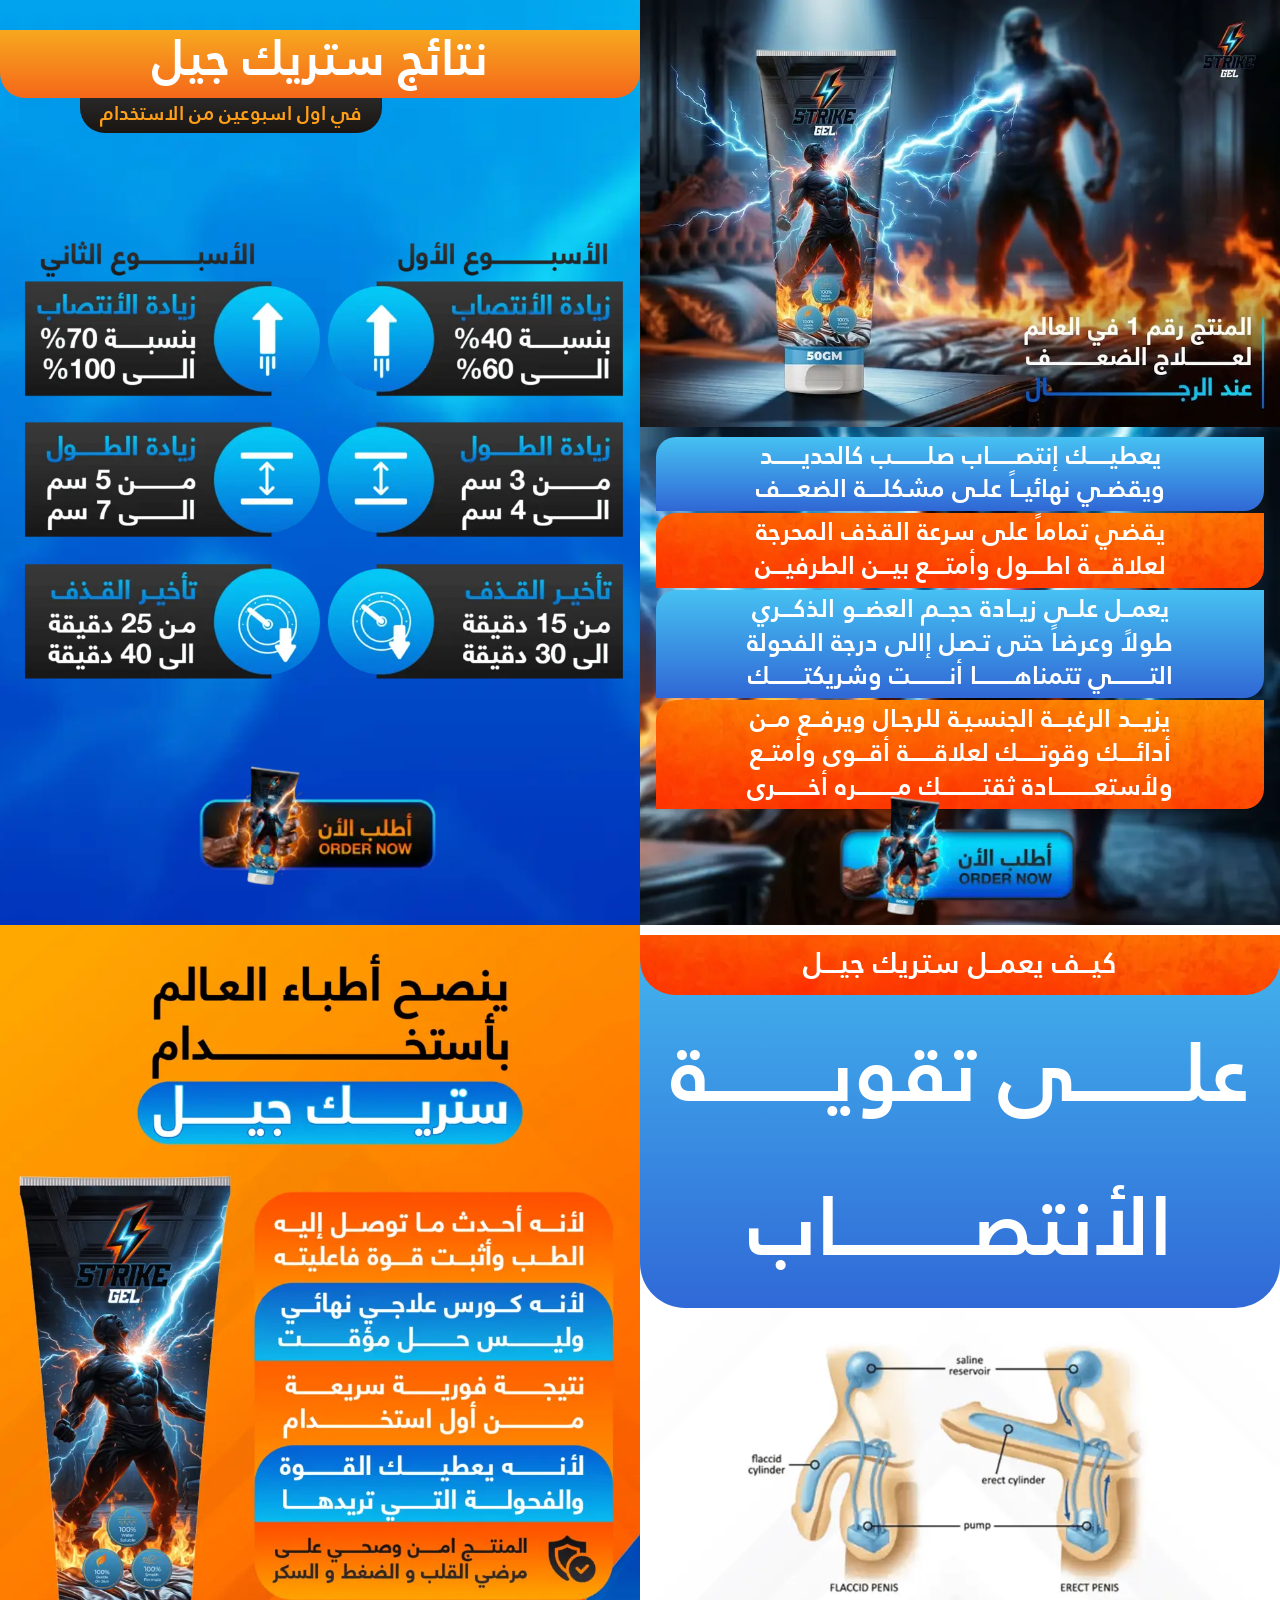
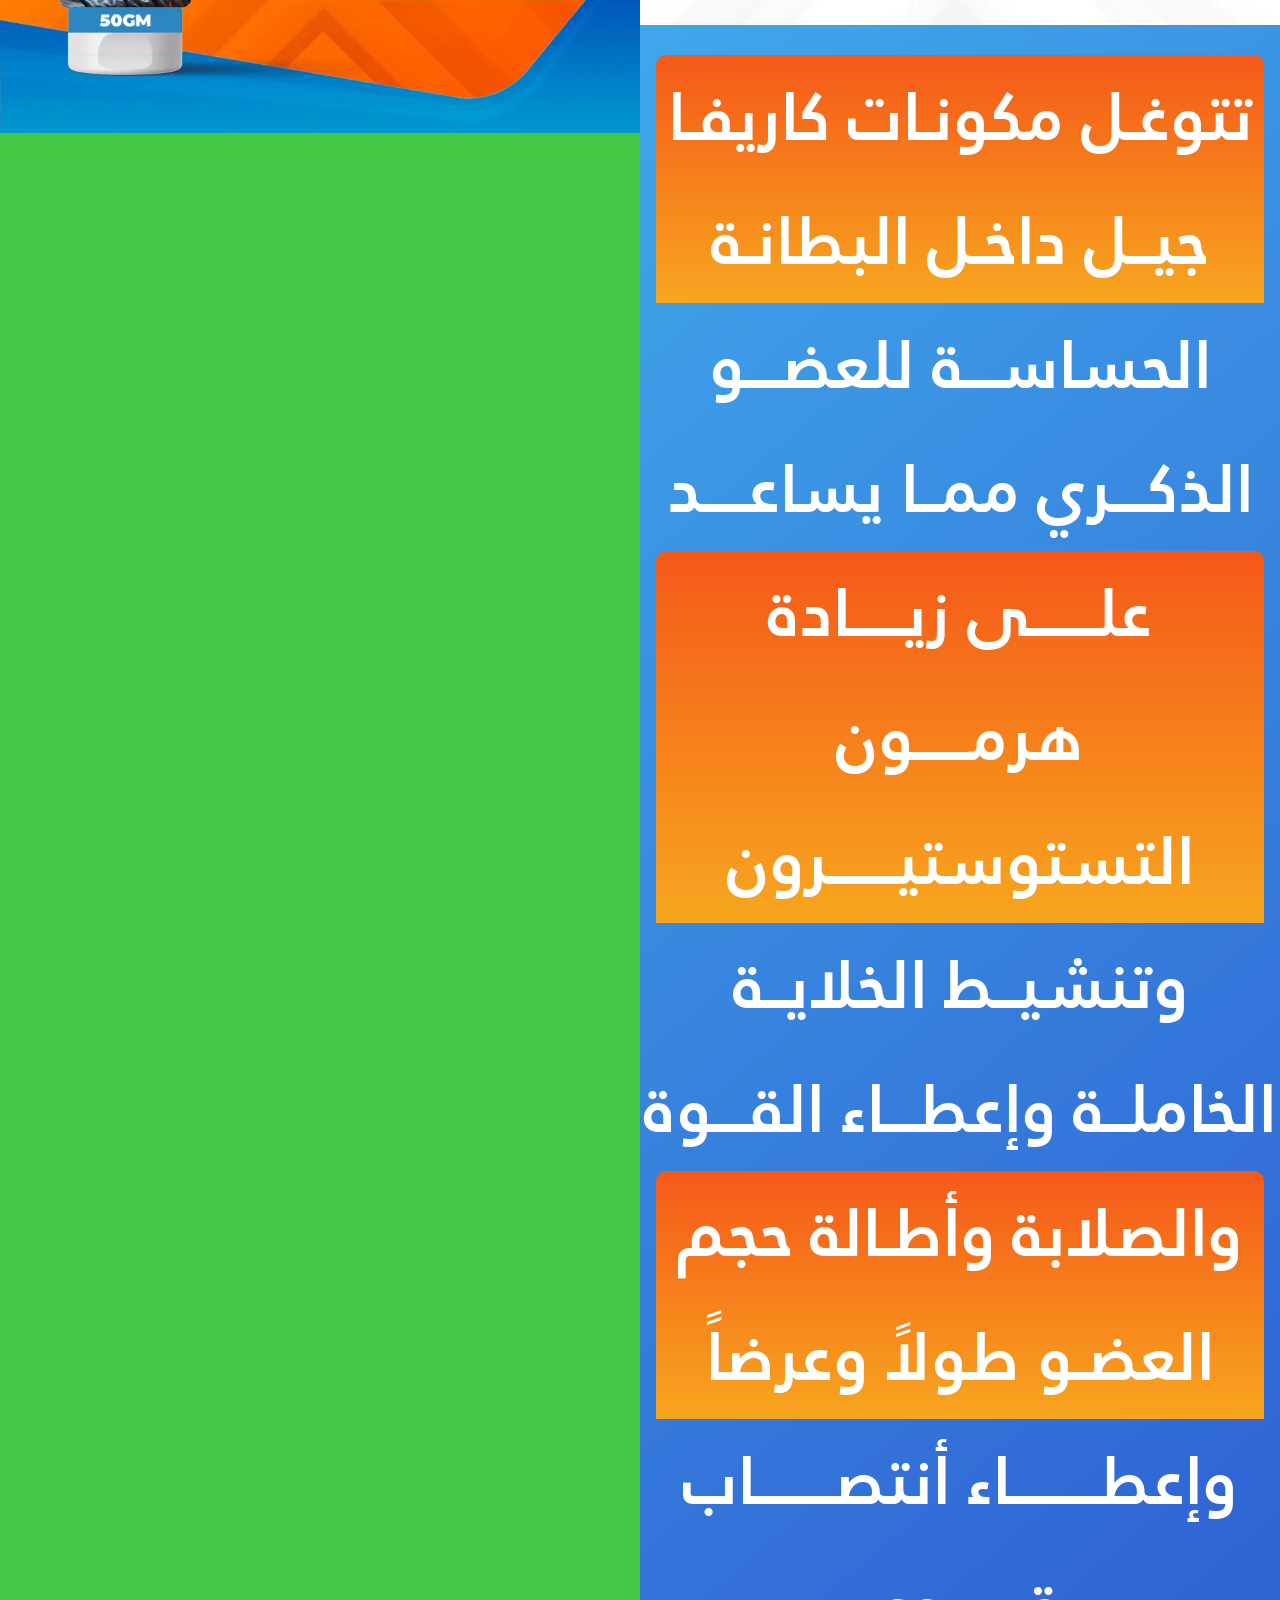
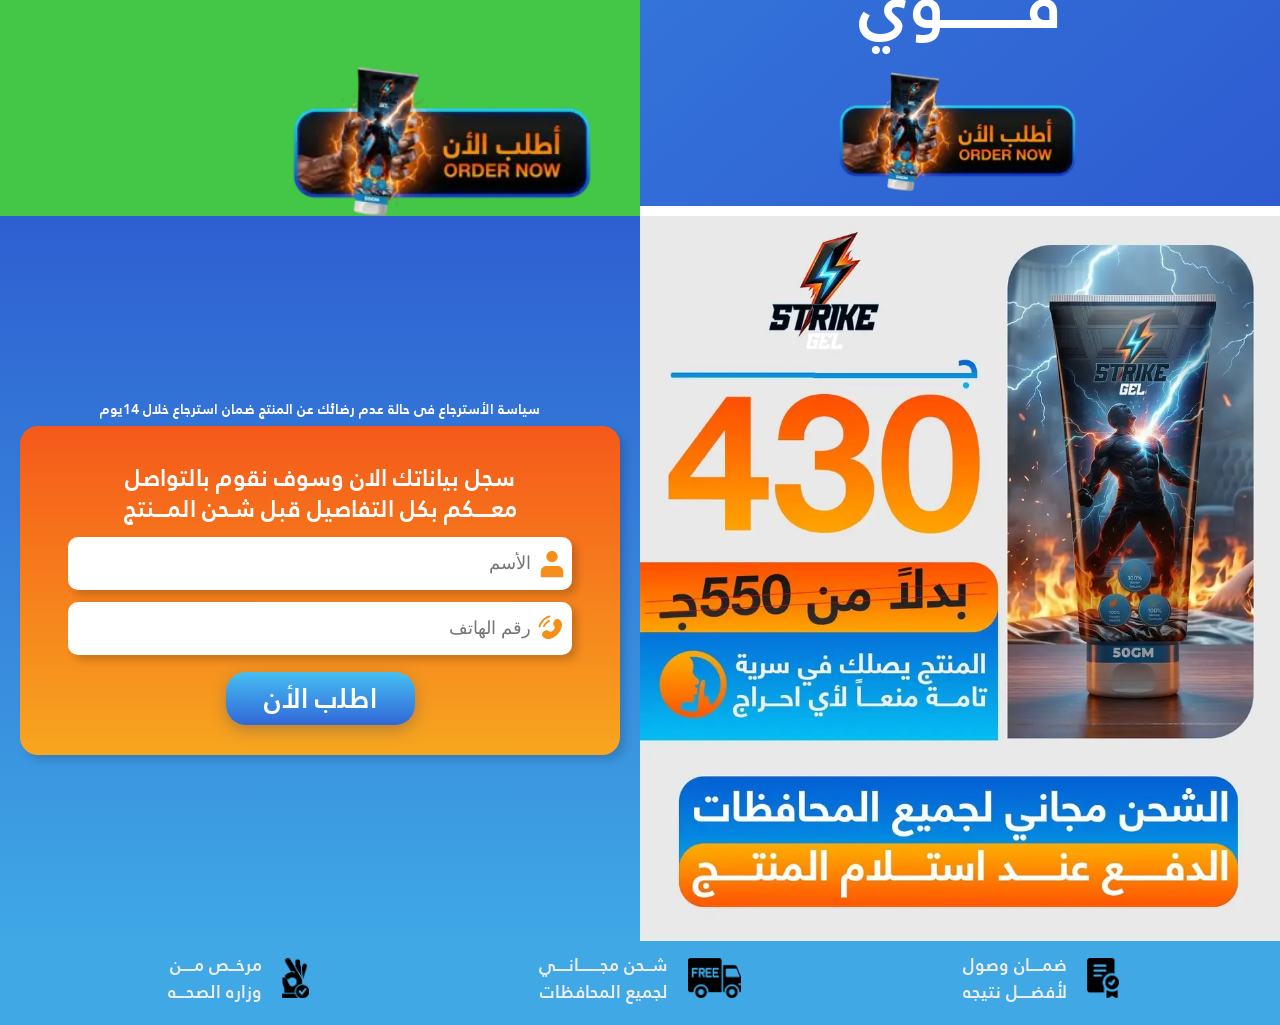
==== index.html @ ae61a76a "Add files via upload" ====
<!DOCTYPE html>
<html lang="en">

<head>
  <meta charset="UTF-8" />
  <meta name="viewport" content="width=device-width, initial-scale=1.0" />
  <title>Mystery Gel</title>

  <!-- icon -->
  <link rel="shortcut icon" href="images/bg-hero.webp" type="image/x-icon" />

  <!-- File CSS -->
  <link rel="stylesheet" href="css/style.css" />


</head>

<body>

  <div class="flex">

    <!-- hero Section -->
    <section class="hero">

      <div class="top_img">
        <img src="images/hero-img.webp" alt="">
      </div>


      <div class="content">

        <ul>
          
          <li class="blue">يعطيـــــك إنتصــــــاب صلــــــــب كالحديـــــــد
            <br>ويقضـي نهائيــاً علـى مشكلــــة الضعــــف </li>
          
            <li class="orange">   يقضي تماماً على سرعة القذف المحرجة
            <br>لعلاقـــــة اطــــول وأمتــــع بيـــن الطرفيـــن </li>
          
            <li class="blue">  يعمــل علــى زيــادة حجــم العضــو الذكـــري 
            <br>طولاً وعرضاً حتى تـصل إالى درجة الفحولة 
          <br> التـــــــــي تتمناهـــــــــا أنـــــــــت وشريكتــــــــك </li>
          
          <li class="orange"> يزيـــد الرغبـــة الجنسيـة للرجـال ويرفــع مــن 
            <br> أدائــــك وقوتـــــك لعلاقــــــة أقـــوى وأمتــع 
          <br>ولأستعــــــــــادة ثقتــــــــــك مــــــــــره أخــــــــرى  </li>

        </ul>


        <div class="btn_img">
          <a href="#submit-now"><img src="images/button1.webp  " alt="button"></a>
        </div>

      </div>


    </section>
    <!-- End Section -->



    <section class="results">

      <div class="top_sec">
        <h3>نتائج ستريك جيل </h3>
        <h5>في اول اسبوعين من الاستخدام</h5>
      </div>

      <div class="img_results">
        <img src="images/img-rsults.webp" alt="">
      </div>

         <div class="btn_img">
          <a href="#submit-now"><img src="images/button2.webp" alt="button"></a>
        </div>

    </section>


  </div>



  <div class="flex flex-reverse">


    <section class="doctor">

      <img class="img_doc" src="images/doctor.webp" alt="">

      <div class="btn_img">
          <a href="#submit-now"><img src="images/button2.webp" alt="button"></a>
        </div>

    </section>



    <section class="how_work">
      <div class="top_sec">
        <h3>كيــف يعمــل  ستريك جيـــل </h3>
        <h4>علــــــــى تقويـــــــــة الأنتصــــــــــاب </h4>

      </div>

        <img src="images/howwork.webp" alt="">

        <div class="btm_how_work">

          <ul>
            <li class="orange">تتوغـل مكونـات كاريفـا جيــل داخـل البطانـة</li>
            <li>الحساســـة للعضـــو الذكـــري ممــا يساعــــد</li>
            <li class="orange">علــــــى زيـــــادة هرمـــــون التستوستيــــــرون</li>
            <li>وتنشيــط الخلايــة الخاملــة وإعطـــاء القـــوة</li>
            <li class="orange">والصلابة وأطـالة حجم العضـو طولاً وعرضاً</li>
            <li>وإعطــــــــاء أنتصـــــــاب قـــــــوي</li>
          </ul>



          <div class="btn_img">
        <a href="#submit-now"><img src="images/button2.webp" alt="button"></a>
      </div>
        </div>

      


    </section>
  </div>



  <section class="form_section" id="submit-now">


    <div class="price">
      <div class="img_price">
        <img src="images/top-form.webp" alt="">
      </div>

      <!-- <div class="delvery_text">
        <p>الشحن مجاني لجميع المحافظات</p>
        <p class="bg">الــدفع عـــــــند اســتلام المـــــنتج</p>
      </div> -->
    </div>


    <div class="container_form">

      <p class="sm-p">سياسة الأسترجاع فى حالة عدم رضائك عن المنتج ضمان استرجاع خلال 14يوم</p>

      <!-- هنا لينك شيت مونكي  -->
      <form id="form" method="POST" 
      action="https://api.sheetmonkey.io/form/uBNdbymiJUqyCR785Dqvqy">


        <div class="top_form">
          <p>سجل بياناتك الان وسوف نقوم بالتواصل</p>
          <p>معــــكم بكل التفاصيل قبل شـحن المـــنتج</p>
        </div>

        <div class="input_div">
          <input type="text" name="Name" id="text" 
          placeholder="الأسم" required />

          <svg viewBox="0 0 16 16" fill="none" xmlns="http://www.w3.org/2000/svg"><g id="SVGRepo_bgCarrier" stroke-width="0"></g><g id="SVGRepo_tracerCarrier" stroke-linecap="round" stroke-linejoin="round"></g><g id="SVGRepo_iconCarrier"> <path d="M8 7C9.65685 7 11 5.65685 11 4C11 2.34315 9.65685 1 8 1C6.34315 1 5 2.34315 5 4C5 5.65685 6.34315 7 8 7Z" fill="#f58f1a"></path> <path d="M14 12C14 10.3431 12.6569 9 11 9H5C3.34315 9 2 10.3431 2 12V15H14V12Z" fill="#f58f1a"></path> </g></svg>

        </div>

        <div class="input_div">
          <input type="tel" name="Number" id="password" 
          maxlength="11" data-label="Phone" 
          placeholder="رقم الهاتف" required />

          <svg class="icon_Phone" viewBox="0 0 24 24" fill="none" xmlns="http://www.w3.org/2000/svg" transform="matrix(-1, 0, 0, 1, 0, 0)"><g id="SVGRepo_bgCarrier" stroke-width="0"></g><g id="SVGRepo_tracerCarrier" stroke-linecap="round" stroke-linejoin="round"></g><g id="SVGRepo_iconCarrier"> <path d="M10.0376 5.31617L10.6866 6.4791C11.2723 7.52858 11.0372 8.90532 10.1147 9.8278C10.1147 9.8278 10.1147 9.8278 10.1147 9.8278C10.1146 9.82792 8.99588 10.9468 11.0245 12.9755C13.0525 15.0035 14.1714 13.8861 14.1722 13.8853C14.1722 13.8853 14.1722 13.8853 14.1722 13.8853C15.0947 12.9628 16.4714 12.7277 17.5209 13.3134L18.6838 13.9624C20.2686 14.8468 20.4557 17.0692 19.0628 18.4622C18.2258 19.2992 17.2004 19.9505 16.0669 19.9934C14.1588 20.0658 10.9183 19.5829 7.6677 16.3323C4.41713 13.0817 3.93421 9.84122 4.00655 7.93309C4.04952 6.7996 4.7008 5.77423 5.53781 4.93723C6.93076 3.54428 9.15317 3.73144 10.0376 5.31617Z" fill="#f58f1a"></path> <path d="M13.2595 1.87983C13.3257 1.47094 13.7122 1.19357 14.1211 1.25976C14.1464 1.26461 14.2279 1.27983 14.2705 1.28933C14.3559 1.30834 14.4749 1.33759 14.6233 1.38082C14.9201 1.46726 15.3347 1.60967 15.8323 1.8378C16.8286 2.29456 18.1544 3.09356 19.5302 4.46936C20.906 5.84516 21.705 7.17097 22.1617 8.16725C22.3899 8.66487 22.5323 9.07947 22.6187 9.37625C22.6619 9.52466 22.6912 9.64369 22.7102 9.72901C22.7197 9.77168 22.7267 9.80594 22.7315 9.83125L22.7373 9.86245C22.8034 10.2713 22.5286 10.6739 22.1197 10.7401C21.712 10.8061 21.3279 10.53 21.2601 10.1231C21.258 10.1121 21.2522 10.0828 21.2461 10.0551C21.2337 9.9997 21.2124 9.91188 21.1786 9.79572C21.1109 9.56339 20.9934 9.21806 20.7982 8.79238C20.4084 7.94207 19.7074 6.76789 18.4695 5.53002C17.2317 4.29216 16.0575 3.59117 15.2072 3.20134C14.7815 3.00618 14.4362 2.88865 14.2038 2.82097C14.0877 2.78714 13.9417 2.75363 13.8863 2.7413C13.4793 2.67347 13.1935 2.28755 13.2595 1.87983Z" fill="#f58f1a"></path> <path fill-rule="evenodd" clip-rule="evenodd" d="M13.4857 5.3293C13.5995 4.93102 14.0146 4.7004 14.4129 4.81419L14.2069 5.53534C14.4129 4.81419 14.4129 4.81419 14.4129 4.81419L14.4144 4.81461L14.4159 4.81505L14.4192 4.81602L14.427 4.81834L14.4468 4.8245C14.4618 4.82932 14.4807 4.8356 14.5031 4.84357C14.548 4.85951 14.6074 4.88217 14.6802 4.91337C14.8259 4.97581 15.0249 5.07223 15.2695 5.21694C15.7589 5.50662 16.4271 5.9878 17.2121 6.77277C17.9971 7.55775 18.4782 8.22593 18.7679 8.7154C18.9126 8.95991 19.009 9.15897 19.0715 9.30466C19.1027 9.37746 19.1254 9.43682 19.1413 9.48173C19.1493 9.50418 19.1555 9.52301 19.1604 9.53809L19.1665 9.55788L19.1688 9.56563L19.1698 9.56896L19.1702 9.5705C19.1702 9.5705 19.1707 9.57194 18.4495 9.77798L19.1707 9.57194C19.2845 9.97021 19.0538 10.3853 18.6556 10.4991C18.2607 10.6119 17.8492 10.3862 17.7313 9.99413L17.7276 9.98335C17.7223 9.96832 17.7113 9.93874 17.6928 9.89554C17.6558 9.8092 17.5887 9.66797 17.4771 9.47938C17.2541 9.10264 16.8514 8.53339 16.1514 7.83343C15.4515 7.13348 14.8822 6.73078 14.5055 6.50781C14.3169 6.39619 14.1757 6.32909 14.0893 6.29209C14.0461 6.27358 14.0165 6.26254 14.0015 6.25721L13.9907 6.25352C13.5987 6.13564 13.3729 5.72419 13.4857 5.3293Z" fill="#f58f1a"></path> </g></svg>
        </div>

        <div id="error"></div>
        
        
        <input type="hidden" id="redDir" 
        name="x-sheetmonkey-redirect" value="./thanksPage.html" />
        


          <!-- هنا اسم المنتج  -->
          <input type="hidden" name="Product" value="MYSTERY" />
          
          <!-- هنا الكود -->
          <input type="hidden" name="Agent Code" value="M18.1" />


          <input id="KeyLand" type="hidden" name="Unique Key" value="" />
          <input id="DateLand" type="hidden" name="Date" value="" />
          <input id="TimeLand" type="hidden" name="Time" value="" />
          <input id="inp_City" type="hidden" name="City" value="" />


        <div class="div_btn">
          <button id="btnSubmit" class="btn" type="submit">اﻃﻠب الأن</button>
        </div>

      </form>

      

    </div>
  </section>

    <footer class="footer">
        <div class="boxs">
          <div class="box">
            <img src="images/icon1.png" alt="">
            <p>ضمــــان وصول<br> لأفضــــل نتيجه</p>
          </div>
          
          <div class="box">
            <img src="images/icon2.png" alt="">
            <p>شــحن مجـــــــانــــي<br> لجميع المحافظات</p>
          </div>
          
          <div class="box">
            <img src="images/icon3.png" alt="">
            <p>مرخــص مــــن <br>وزاره الصحـــه</p>
          </div>

        </div>
      </footer>


    <script>
      /* =====================   منع النسخ وفتح أدوات المطوّر   ===================== */
document.addEventListener('contextmenu', e => e.preventDefault());

document.onkeydown = e => {
  if (
    e.key === 'F12' ||
    (e.ctrlKey && e.shiftKey && (e.key === 'I' || e.key === 'J')) ||
    (e.ctrlKey && e.key === 'U')
  ) {
    return false;
  }
};

/* =====================   استرجاع موقع العميل (المدينة)   ===================== */
async function setClientCity() {
  try {
    const res   = await fetch('https://ipapi.co/json/');
    const data  = await res.json();
    const cityI = document.getElementById('inp_City');
    if (cityI) cityI.value = data.city;      // يكتب المدينة تلقائياً
  } catch (err) {
    console.error('Error fetching location:', err);
  }
}

/* =====================   فنكشن عشان تعمل ال key  ===================== */


    function generateOrderId() {
      const d = new Date();
      // تاريخ/وقت UTC عشان ما يحصلش لخبطة فروقات التوقيت
      const YY = String(d.getUTCFullYear()).slice(-2);
      const MM = String(d.getUTCMonth() + 1).padStart(2, '0');
      const DD = String(d.getUTCDate()).padStart(2, '0');
      const hh = String(d.getUTCHours()).padStart(2, '0');
      const mm = String(d.getUTCMinutes()).padStart(2, '0');
      const ss = String(d.getUTCSeconds()).padStart(2, '0');
      const ms = String(d.getUTCMilliseconds()).padStart(3, '0');


      let rand;
      if (window.crypto && crypto.getRandomValues) {
        const buf = new Uint8Array(6);
        crypto.getRandomValues(buf);
        rand = Array.from(buf, b => b.toString(36).padStart(2, '0')).join('').slice(0, 16);
      } else {
        rand = Math.random().toString(36).slice(2, 18);
      }

      // الشكل النهائي: سهل القراءة والفرز حسب التاريخ
      // مثال: KEY-250812_143522.097-3k0xq1y9fz
      return `KEY-${YY}_${MM}_${DD}_${hh}${mm}${ss}.${ms}-${rand}`;
    }



/* =====================   التحقق من النموذج وإرساله   ===================== */
document.addEventListener('DOMContentLoaded', () => {

     const keyLandInput = document.getElementById('KeyLand');

    if (keyLandInput) {
    keyLandInput.value = generateOrderId();
  }


  /* عناصر النموذج */
  const nameInput     = document.getElementById('text');      // الاسم
  const phoneInput    = document.getElementById('password');  // رقم الهاتف
  const form          = document.getElementById('form');
  const errorBox      = document.getElementById('error');
  const redirInput    = document.getElementById('redDir');

  /* (1) تخصيص رسائل خطأ حقل الاسم */
  nameInput.addEventListener('invalid', function () {
    if (this.validity.patternMismatch) {
      this.setCustomValidity('Please enter only characters.');
    } else if (this.validity.valueMissing) {
      this.setCustomValidity('من فضلك أدخل الأسم');
    } else {
      this.setCustomValidity('');
    }
  });
  nameInput.addEventListener('input', function () {
    if (this.validity.valid) this.setCustomValidity('');
  });
  phoneInput.addEventListener('input', function () {
    if (this.validity.valid) this.setCustomValidity('');
  });

  /* (2) توليد رابط صفحة الشكر وإدخاله في hidden input */
  const pathArr = window.location.pathname.split('/');
  pathArr.pop();                                         // يحذف اسم الصفحة الحالية
  const hostPath = window.location.origin + pathArr.join('/');
  redirInput.value = `${hostPath}/thanksPage.html`;




       const dateEl = document.getElementById('DateLand');
      const timeEl = document.getElementById('TimeLand');
  const btn_Submit = document.getElementById("btnSubmit");


  /* (3) التحقُّق من رقم الهاتف عند الإرسال */
  let isSending = false;
  form.addEventListener('submit', e => {

    if (isSending) { e.preventDefault(); return; }
    e.preventDefault();

    const val        = phoneInput.value;
    const prefix     = val.substring(0, 3);
    const validPref  = ['010', '011', '012', '015', '٠١٠', '٠١١', '٠١٢', '٠١٥'];
    const errors     = [];

    if (val.length !== 11 || !validPref.includes(prefix)) {
      errors.push('رقم الهاتف غير صحيح !');
    }

    if (errors.length) {
      errorBox.innerText = errors.join(', ');
      errorBox.classList.add('active');
      return;
    }

    btn_Submit.disabled = true;
    btn_Submit.innerText = "جاري الإرسال.."; 

 
      const now = new Date();

      // yyyy-mm-dd
      const yyyy = now.getFullYear();
      const mm   = String(now.getMonth() + 1).padStart(2, '0');
      const dd   = String(now.getDate()).padStart(2, '0');
      dateEl.value = `${yyyy}-${mm}-${dd}`;

      // hh:mm:ss AM/PM
      let hh   = now.getHours();
      const mi = String(now.getMinutes()).padStart(2, '0');
      const ss = String(now.getSeconds()).padStart(2, '0');
      const ampm = hh >= 12 ? 'PM' : 'AM';
      hh = hh % 12;
      hh = hh ? hh : 12; // 0 = 12 AM
      hh = String(hh).padStart(2, '0');
      timeEl.value = `${hh}:${mi}:${ss} ${ampm}`;
    

    form.submit()  // الخطوة التالية
  });

  /* (5) أخيراً: اجلب المدينة بعد توافر الـ DOM */
  setClientCity();
});

    </script>


</body>

</html>
---- css/style.css ----
/* Font Files */

@font-face {
  font-family: mainFont;
  src: local("mainFont"), url("mainFont.ttf");
}


/* main css */

* {
  padding: 0;
  margin: 0;
  box-sizing: border-box;
}

html {
  scroll-behavior: smooth;
  direction: rtl;
}

body , html{
  font-family: mainFont, sans-serif;
}

a{
  text-decoration: none;
}

li{
  list-style: none;
}

img {
  width: 100%;
  display: block;
}

input, button{
  border: none;
  outline: none;
}



/* error form style */ 

#error {
  position: relative;
  top: -5px;
  color: red;
  font-size: 14px;
  width: max-content;
  margin: 0 auto;
  padding: 0 5px 3px;
  background: #fcfefe;
  border-radius: 3px;
  border: 1px solid red;
  line-height: 1.2;
  opacity: 0;
  transition: 0.2s;
}

#error.active {
  opacity: 1;
}


/* button */

.btn_img {
  width: 60%;
  margin: 0 auto;
  padding: 4px 0 10px;
}

.div_btn{
  text-align: center;
}
.div_btn .btn{
  font-family: mainFont, sans-serif;
  font-size: 28px;
  padding: 1px 38px;
  color: #fcfefe;
  background: linear-gradient(#46BFF2, #3167D7);
  border-radius: 20px;
  box-shadow: 0 5px 15px #5858586b;
  cursor: pointer;
}


@media (min-width:576px){
  .btn_img{
    width: 280px;
  }
}


/* ================== */
/* Start hero Section */
.hero .content{
  background: url(../images/bg-hero.webp);
  background-size: cover;
  background-position: bottom;
  padding-top: 10px;
  text-align: center;
}
.hero ul li{
  font-size: 5.4vw;
  line-height: 1.3;
  padding: 2px 0 5px;
  color: #363636;
  margin: 0 auto 2px;
  width: 95%;
  border-radius: 20px 0 20px 0;
}
.hero ul li.blue{
  background: linear-gradient( #46C1F2 , #3067D5);
  color: #fff;
}
.hero ul li.orange{
  background: url(../images/orange-line.webp);
  background-size: cover;
  background-position: bottom;
  color: #fff;
}

.hero .content .btn_img{
  margin-top: -20px;
}

/* ==========  Responsive Design  ========== */
/* ==========  sm ≥ 576px  ========== */
@media (min-width:576px){
  .hero ul li {
    font-size: 28px;
  }
}

/* ==========  md ≥ 768px  ========== */
@media (min-width:768px){

}

/* ==========  lg ≥ 992px  ========== */
@media (min-width:992px){
.flex{
  display: flex;
}
.hero{
  width: 50%;
}

.hero ul li{
  font-size: 26px;
}
}

/* ==========  xl ≥ 1200px  ========== */
@media (min-width:1200px){

}

/* End hero Section */
/* ================== */


/* ================== */
/* Start results Section */

.results{
  background: url(../images/bg-result.webp);
  background-size: cover;
  background-position: bottom;
}
.results .top_sec h3{
  color: #fff;
  font-size: 12vw;
  padding: 3px 0 15px;
  line-height: 1;
  background: linear-gradient( #F7A81F, #F5671A);
  border-radius: 0 0 25px 25px;
  text-align: center;
}
.results .top_sec h5{
  color: #ff9f18;
  font-size: 5vw;
  padding: 5px 20px 10px;
  line-height: 1;
  width: max-content;
  margin: 0 auto 10px;
  background: linear-gradient( #282828, #191512);
  border-radius: 0 0 25px 25px;
  text-align: center;
}
.results .btn_img{
    margin-top: -20px;
}



/* ==========  Responsive Design  ========== */
/* ==========  sm ≥ 576px  ========== */
@media (min-width:576px){
  .results .top_sec h3{
    font-size: 10vw;
  }
  .results .top_sec h5{
    margin-left: 80px;
  }
}

/* ==========  md ≥ 768px  ========== */
@media (min-width:768px){

}

/* ==========  lg ≥ 992px  ========== */
@media (min-width:992px){
.results{
  width: 50%;
  display: flex;
  flex-direction: column;
  justify-content: space-between;
  padding: 30px 0;
}
.results .top_sec h3{
  font-size: 50px;
}
.results .top_sec h5{
  font-size: 20px;
}
}

/* ==========  xl ≥ 1200px  ========== */
@media (min-width:1200px){

}
/* End results Section */
/* ================== */


/* ================== */
/* Start doctor Section */

.doctor{
  background:#44C646;
  position: relative;
}
.doctor .btn_img{
  position: absolute;
  bottom: 0px;
  right: 3%;
  padding-bottom: 0;
  width: 55%;
}


/* ==========  Responsive Design  ========== */
/* ==========  sm ≥ 576px  ========== */
@media (min-width:576px){

}

/* ==========  lg ≥ 992px  ========== */
@media (min-width:992px){
  .flex-reverse{
    flex-direction: row-reverse;
  }
  .doctor{
    width: 50%;
    display: flex;
    flex-direction: column;
    justify-content: space-between;
  }
}

/* ==========  xl ≥ 1200px  ========== */
@media (min-width:1200px){

}

/* End doctor Section */
/* ================== */


/* ================== */
/* Start how_work Section */

.how_work{
  text-align: center;
}

.how_work .top_sec{
  background: linear-gradient(#43B6EE,#3069D7);
  padding-bottom: 5px;
    border-radius: 0 0 45px 45px;
}
.how_work .top_sec h3{
  font-size: 8vw;
  background: url(../images/orange-line.webp);
  background-size: cover;
  background-position: bottom;
  color: #fff;
  border-radius: 0 0 35px 35px;
  padding-bottom: 5px;
}
.how_work .top_sec h4{
  color: #fff;
  font-size: 6.5vw;
  
}
.how_work .div_img{
  width: 64%;
  margin: 4px auto 32vw;
}
.how_work .btn_img{
  padding-bottom: 15px;
}

.how_work .btm_how_work{
  background: linear-gradient(140deg ,#40A7EA , #2E5BD1 );
  padding-top: 30px;
}
.how_work .btm_how_work li{
  color: #fff;
  font-size: 5.2vw;
}
.how_work .btm_how_work li.orange{
  background: linear-gradient(#F55919,#F7A61F);
  width: 95%;
  margin: 0 auto;
  border-radius: 10px 10px 0 0;
}
/* ==========  Responsive Design  ========== */
/* ==========  sm ≥ 576px  ========== */
@media (min-width:576px){
.how_work .top_sec h3{
  font-size: 6vw;
}

.how_work .div_img{
  width: 80%;
}
}

/* ==========  lg ≥ 992px  ========== */
@media (min-width:992px){
  .how_work{
    width: 50%;
    display: flex;
    flex-direction: column;
    justify-content: space-between;
    padding: 10px 0;
  }
  .how_work .top_sec h3{
    font-size: 30px;
  }
  .how_work .div_img{
    margin-bottom: 8vw;
  }

}

/* ==========  xl ≥ 1200px  ========== */
@media (min-width:1200px){

}


/* End how_work Section */
/* ================== */









/* ================== */
/* Start form_section Section */


/* top form section */


.form_section .delvery_text{
  padding: 14px 0;
}

.form_section .delvery_text p {
  color: #fff;
  text-align: center;
  font-size: 6.5vw;
  line-height: 1;
}
.form_section .delvery_text p.bg{
  background: linear-gradient(#F2981D, #BD5F12);
  padding: 2px 8px 8px;
  width: max-content;
  margin: 5px auto;
}


/* form */

.form_section .container_form{
  background: linear-gradient(#2E5FD1, #3FA8E5);
  padding-bottom: 10px;
}

.form_section .sm-p {
  font-size: 2.4vw;
  text-align: center;
  line-height: 1.5;
  color: #fff;
  padding: 7px 0;
}


.form_section form{
  background: linear-gradient(#F5591A, #F7A61F);
  text-align: center;
  width: 95%;
  margin: 0 auto ;
  border-radius: 18px;
  box-shadow: 5px 5px 8px #00000027;
  padding-bottom: 15px;
}
.form_section .top_form{
  padding: 12px 0;
}
.form_section .top_form p{
  font-size: 5vw;
  line-height: 1.3;
  color: #fbfdfd;
}
.form_section form .input_div{
  position: relative;
  width: 95%;
  margin: 0 auto;
  margin-bottom: 12px;
  }

.form_section form .input_div svg{
  position: absolute;
  width: 30px;
  top: 50%;
  right: 5px;
  transform: translateY(-50%);
}

.form_section form .input_div .icon_Phone{
  transform:translateY(-50%) scaleX(-1);
}


.form_section form input{
  width: 100%;
  padding: 15px 40px 15px 10px;
  font-size: 18px;
  box-shadow: 5px 5px 8px #00000031;
  text-align: right;
  font-family: sans-serif;
  border-radius: 10px;
  border: 1px solid transparent;
  transition: 0.3s ease-in;
}
.form_section form input:focus {
  border-color: #68E03E;
}


/* ==========  Responsive Design  ========== */
/* ==========  sm ≥ 576px  ========== */
@media (min-width:576px){
.form_section .delvery_text p{
  font-size: 6vw;
}
.form_section .sm-p{
  font-size: 2.5vw;
}
.form_section .top_form p{
  font-size: 4.8vw;
}
.form_section form .input_div{
  width: 90%;
}
}



/* ==========  lg ≥ 992px  ========== */
@media (min-width:992px){
.form_section{
  display: flex;
}
.form_section .price{
  width: 50%;
}

.form_section .container_form{
  width: 50%;
  display: flex;
  justify-content: center;
  align-items: center;
  flex-direction: column;
}
.form_section form{
  width: 90%;
}
.form_section .delvery_text p{
  font-size: 30px;
}
.form_section .sm-p{
  font-size: 13.5px;
}
.form_section .top_form p{
  font-size: 24px;
}

}

/* ==========  xl ≥ 1200px  ========== */
@media (min-width:1200px){
.form_section form{
  width: 80%;
  padding: 25px 20px 30px;
  width: max-content;
  min-width: 600px;
}
}

/* End form_section Section */
/* ================== */




/* ================== */
/* Start footer Section */

.footer{
  background: #3FA8E5;
  padding-top: 10px;
  padding-bottom: 20px;
}
.footer .boxs {
  display: flex;
  align-items: center;
  justify-content: space-between;
  width: 94%;
  margin: 0 auto;
  
}

.footer .boxs .box {
  display: flex;
  justify-content: center;
  align-items: center;
  gap: 7px;
  width: 33.3%;
}

.footer .boxs .box img {
  height: 24px;
  width: auto;
}

.footer .boxs .box p {
  font-size: 2.4vw;
  line-height: 1.5;
  color: #ececec;
}

/* ==========  Responsive Design  ========== */
/* ==========  sm ≥ 576px  ========== */
@media (min-width:576px){
.footer .boxs .box img{
  height: 28px;
}
}

/* ==========  lg ≥ 992px  ========== */
@media (min-width:992px){
  .footer .boxs .box{
    gap: 20px;
  }
.footer .boxs .box img{
  height: 40px;
}
.footer .boxs .box p{
  font-size: 18px;
}

}

/* End footer Section */
/* ================== */
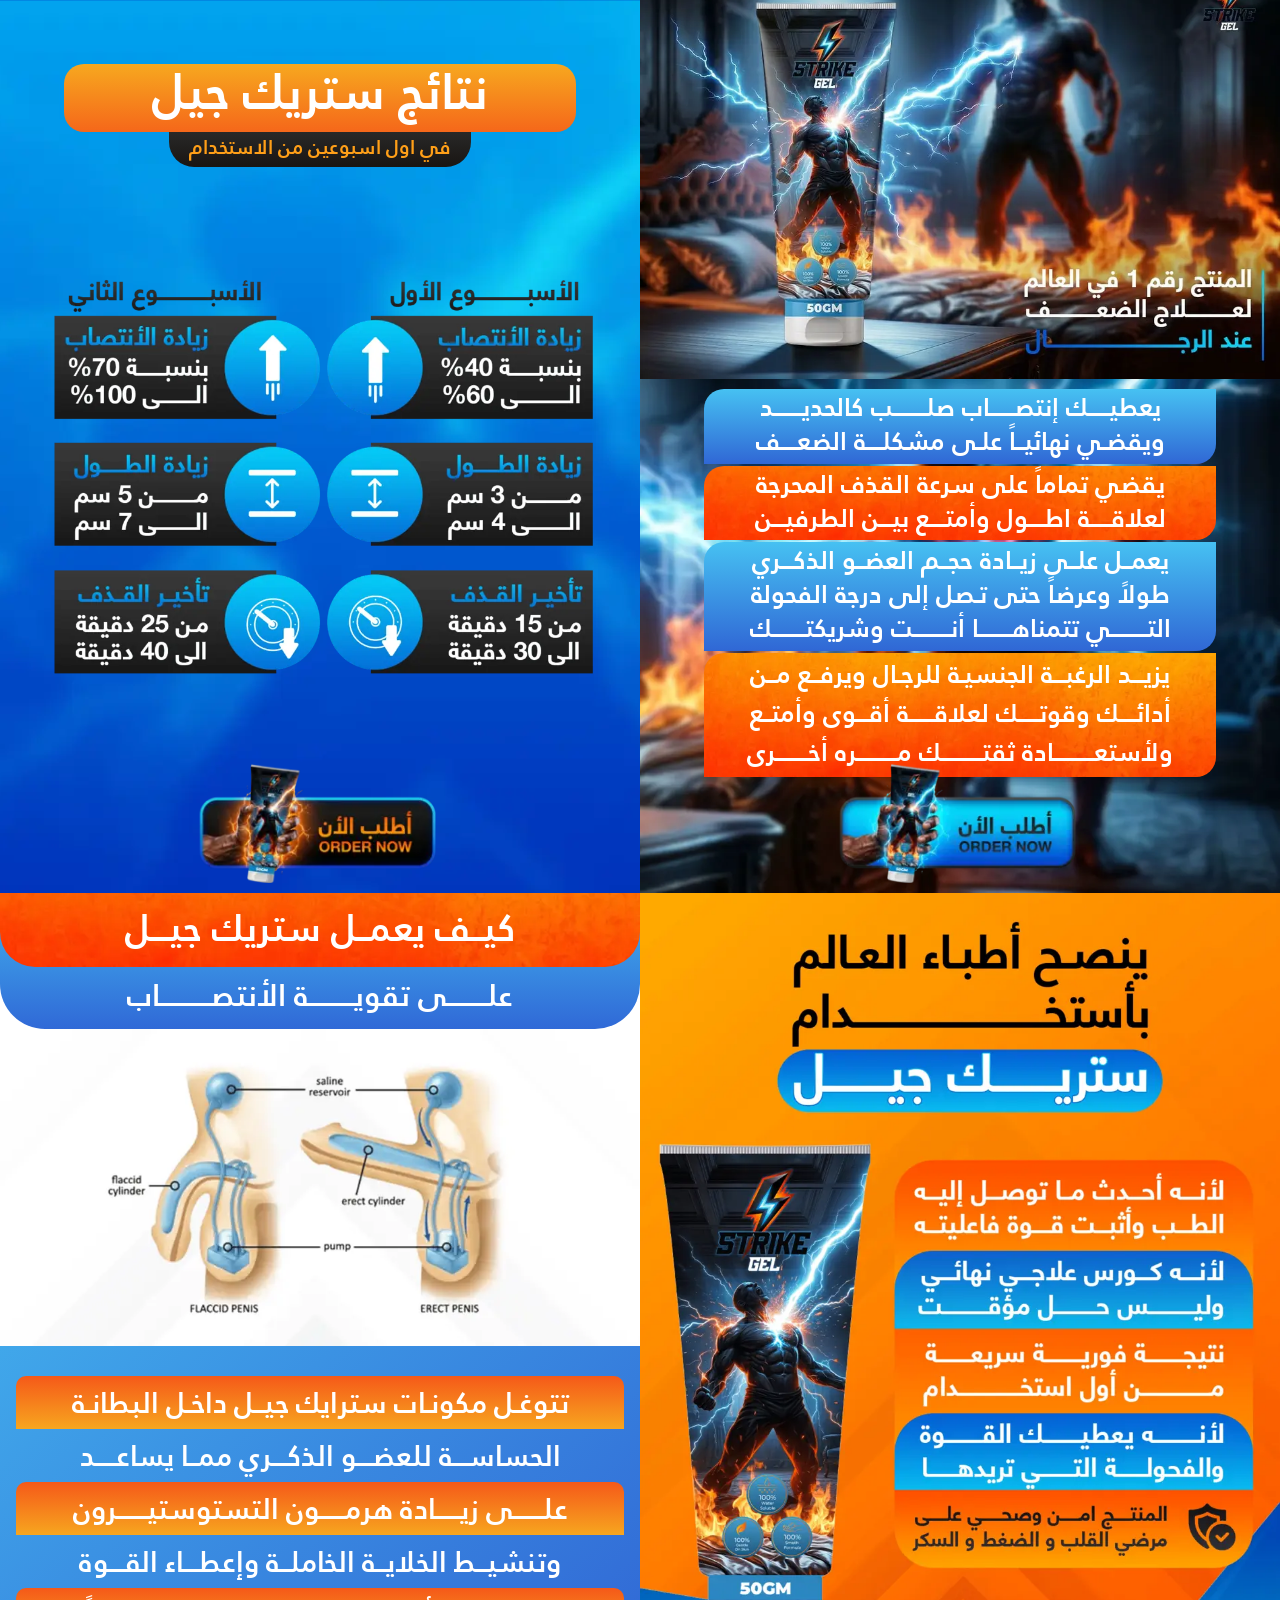
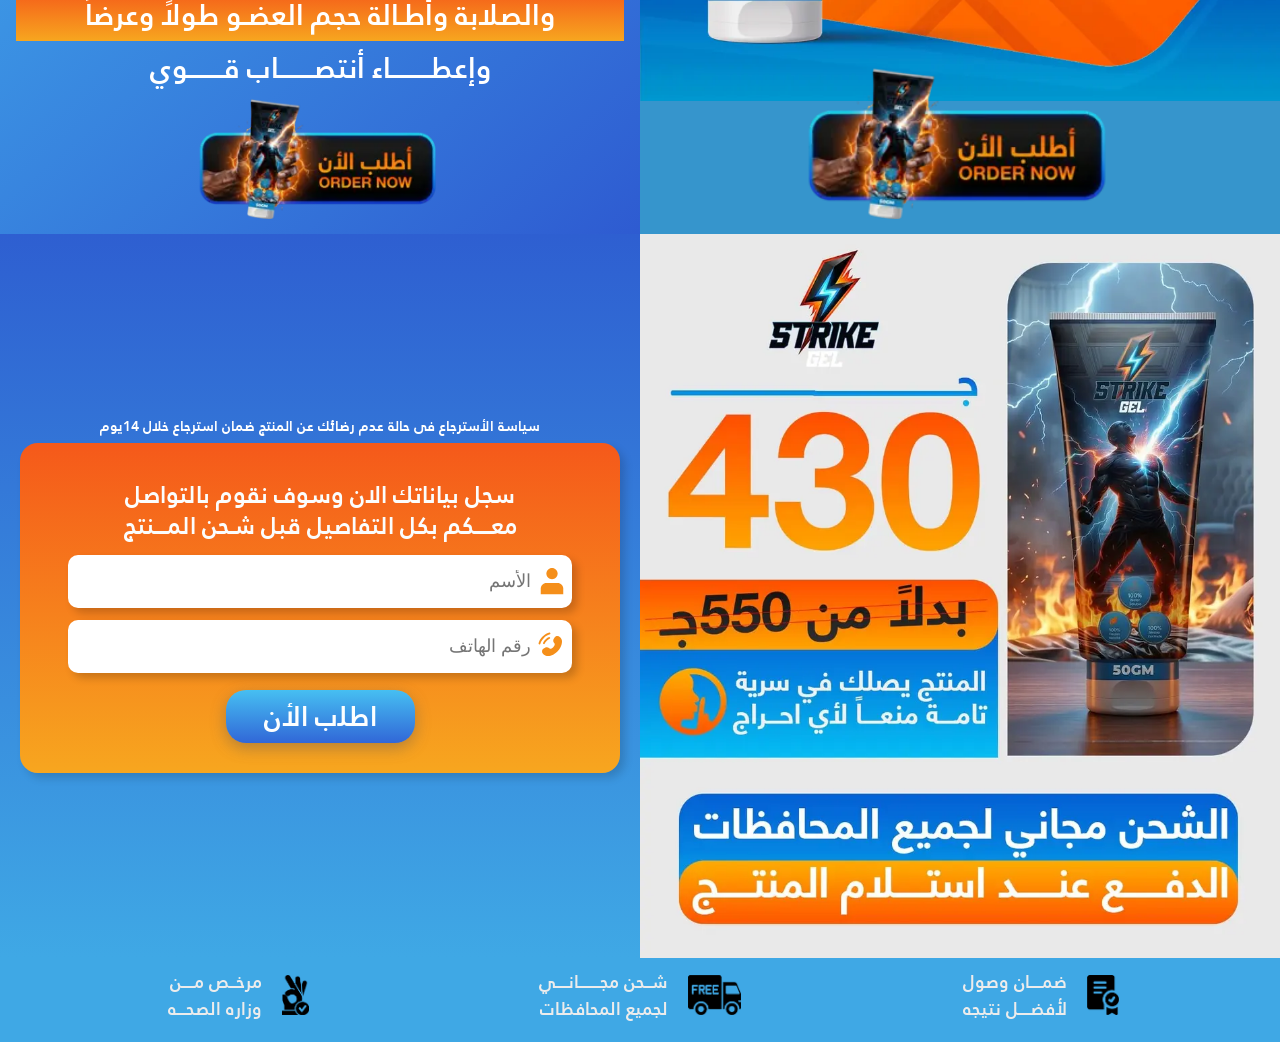
==== commit 7741fb85: "Add files via upload" ====
--- a/index.html
+++ b/index.html
@@ -38,10 +38,10 @@
             <br>لعلاقـــــة اطــــول وأمتــــع بيـــن الطرفيـــن </li>
           
             <li class="blue">  يعمــل علــى زيــادة حجــم العضــو الذكـــري 
-            <br>طولاً وعرضاً حتى تـصل إالى درجة الفحولة 
-          <br> التـــــــــي تتمناهـــــــــا أنـــــــــت وشريكتــــــــك </li>
-          
-          <li class="orange"> يزيـــد الرغبـــة الجنسيـة للرجـال ويرفــع مــن 
+            <br>طولاً وعرضاً حتى تـصل إلى درجة الفحولة 
+          <br> التـــــــــي تتمناهــــــــا أنـــــــــت وشريكتــــــــك </li>
+          
+          <li class="orange last"> يزيـــد الرغبـــة الجنسيـة للرجـال ويرفــع مــن 
             <br> أدائــــك وقوتـــــك لعلاقــــــة أقـــوى وأمتــع 
           <br>ولأستعــــــــــادة ثقتــــــــــك مــــــــــره أخــــــــرى  </li>
 
@@ -109,7 +109,7 @@
         <div class="btm_how_work">
 
           <ul>
-            <li class="orange">تتوغـل مكونـات كاريفـا جيــل داخـل البطانـة</li>
+            <li class="orange">تتوغـل مكونـات سترايك جيــل داخـل البطانـة</li>
             <li>الحساســـة للعضـــو الذكـــري ممــا يساعــــد</li>
             <li class="orange">علــــــى زيـــــادة هرمـــــون التستوستيــــــرون</li>
             <li>وتنشيــط الخلايــة الخاملــة وإعطـــاء القـــوة</li>
--- a/css/style.css
+++ b/css/style.css
@@ -124,6 +124,9 @@
   background-position: bottom;
   color: #fff;
 }
+.hero ul li.orange.last{
+  line-height: 1.5;
+}
 
 .hero .content .btn_img{
   margin-top: -20px;
@@ -139,7 +142,9 @@
 
 /* ==========  md ≥ 768px  ========== */
 @media (min-width:768px){
-
+.hero ul li{
+  width: 70%;
+}
 }
 
 /* ==========  lg ≥ 992px  ========== */
@@ -158,7 +163,18 @@
 
 /* ==========  xl ≥ 1200px  ========== */
 @media (min-width:1200px){
-
+  .hero .top_img{
+    margin-top: -3.7vw;
+    
+  }
+  .hero ul li{
+    width: 80%;
+  }
+}
+@media (min-width:1400px){
+    .hero ul li{
+    width: 70%;
+  }
 }
 
 /* End hero Section */
@@ -205,9 +221,7 @@
   .results .top_sec h3{
     font-size: 10vw;
   }
-  .results .top_sec h5{
-    margin-left: 80px;
-  }
+
 }
 
 /* ==========  md ≥ 768px  ========== */
@@ -222,10 +236,13 @@
   display: flex;
   flex-direction: column;
   justify-content: space-between;
-  padding: 30px 0;
+  padding: 5vw 0 0;
 }
 .results .top_sec h3{
   font-size: 50px;
+  width: 80%;
+  margin: 0 auto;
+  border-radius: 20px;
 }
 .results .top_sec h5{
   font-size: 20px;
@@ -234,7 +251,16 @@
 
 /* ==========  xl ≥ 1200px  ========== */
 @media (min-width:1200px){
-
+  .results .img_results{
+    width: 90%;
+    margin: 0 auto;
+  }
+}
+
+@media (min-width:1500px){
+  .results .img_results{
+    width: 80%;
+  }
 }
 /* End results Section */
 /* ================== */
@@ -244,8 +270,8 @@
 /* Start doctor Section */
 
 .doctor{
-  background:#44C646;
   position: relative;
+  background-color: #3695CC;
 }
 .doctor .btn_img{
   position: absolute;
@@ -264,14 +290,15 @@
 
 /* ==========  lg ≥ 992px  ========== */
 @media (min-width:992px){
-  .flex-reverse{
-    flex-direction: row-reverse;
-  }
+
   .doctor{
     width: 50%;
-    display: flex;
-    flex-direction: column;
-    justify-content: space-between;
+  }
+  .doctor .btn_img{
+    bottom: 15px;
+    right: auto;
+    left: 50%;
+    transform: translateX(-50%);
   }
 }
 
@@ -351,15 +378,19 @@
     display: flex;
     flex-direction: column;
     justify-content: space-between;
-    padding: 10px 0;
   }
   .how_work .top_sec h3{
-    font-size: 30px;
+    font-size: 3vw;
   }
   .how_work .div_img{
     margin-bottom: 8vw;
   }
-
+  .how_work .top_sec h4{
+    font-size: 2.4vw;
+  }
+.how_work .btm_how_work li{
+  font-size: 2.3vw;
+}
 }
 
 /* ==========  xl ≥ 1200px  ========== */
